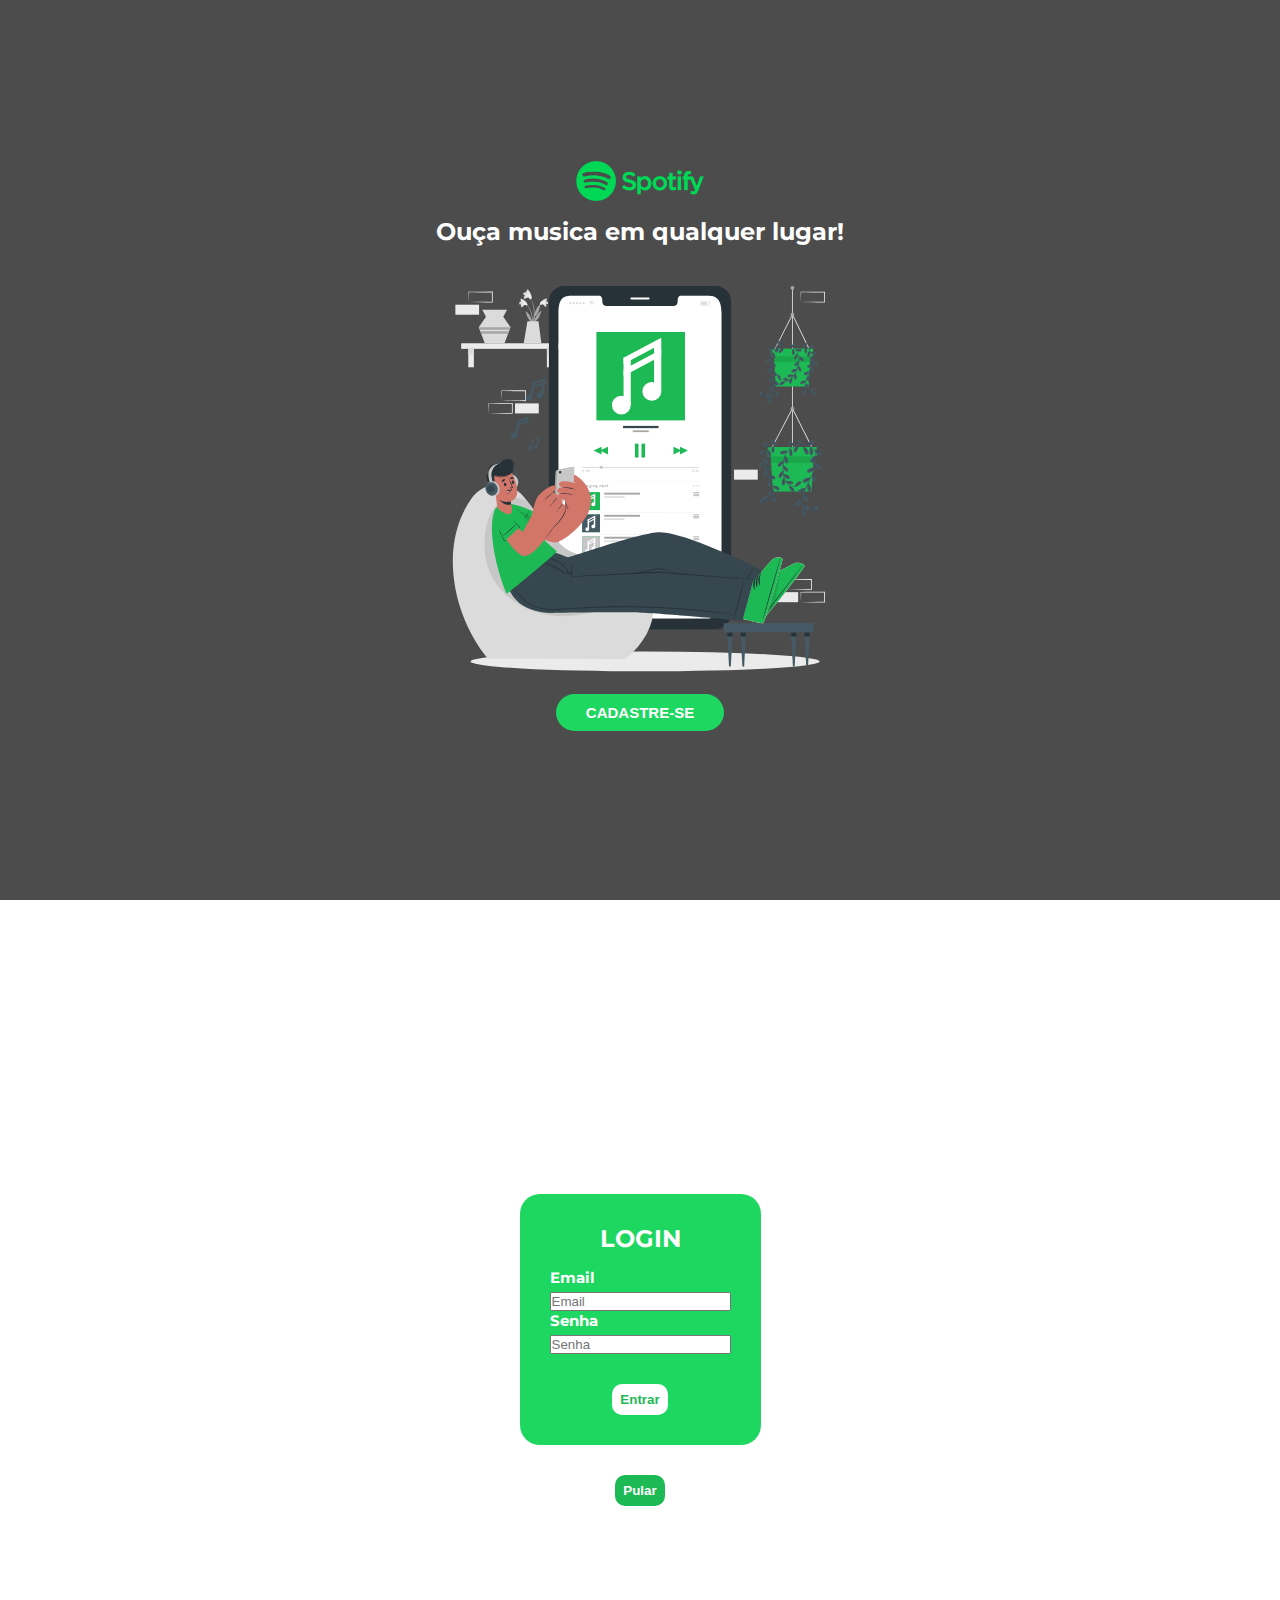
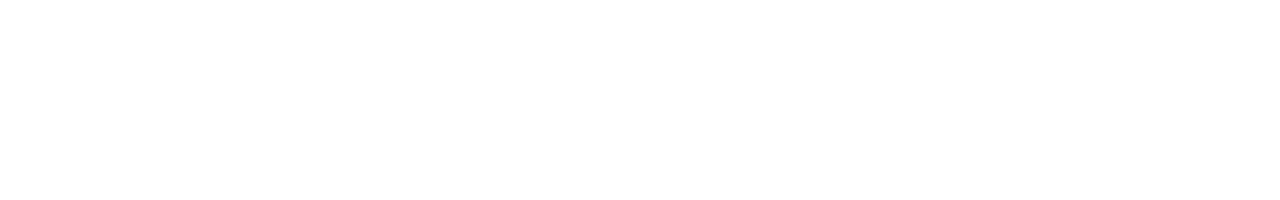
==== index.html @ e2be1b31 "Alteração" ====
<!DOCTYPE html>
<html lang="pt-br">
<head>
    <meta charset="UTF-8">
    <meta http-equiv="X-UA-Compatible" content="IE=edge">
    <meta name="viewport" content="width=device-width, initial-scale=1.0">
    <link rel="stylesheet" href="style.css">
    <link rel="shortcut icon" href="image-LP/spotify.ico" type="image/x-icon">

    <title>Spotify</title>
</head>
<body>
    <div class="div-cadastro">
        <img src="image-LP/Spotify-Logo.png" class="spotify-logo" alt="">
        <h2>Ouça musica em qualquer lugar!</h2>
        <img  class="init-svg" src="image-LP/more-music-animate.svg" alt="">
        <button class="botão-cadastro">CADASTRE-SE</button>
    </div>
    <div class="div-login">
        <div class="back-login">
            <div class="login-content">
                <h2>LOGIN</h2>
                <h3>Email</h3>
                <input type="email" id="email" placeholder="Email">
                <label class="email-label" for="email"></label>
                <h3>Senha</h3>
                <input type="password" id="senha" placeholder="Senha">
                <label class="senha-label" for="senha"></label> 
                <button>Entrar</button>
                
            </div>
        </div>
        <button id="botão-pular"> <a href="http://caiossilva.github.io/Spotify-Web-Player/" target="_blank">Pular</a></button>
    </div>
</body>
</html>
---- style.css ----
@import url('https://fonts.googleapis.com/css2?family=Montserrat&display=swap');
*{
    margin: 0%;
    padding: 0%;
}
body{
    font-family: 'Montserrat', sans-serif;
}
a{
    text-decoration: none;
    color: white;
}
.div-cadastro{
    display: flex;
    flex-direction: column;
    justify-content: center;
    align-items:center;
    height: 100vh;
    background: #000000b3;
}
.spotify-logo{
    width: 10%;
}
.div-cadastro h2{
    color: white;
}
.init-svg{
    width: 35vw;
}
.botão-cadastro{
    padding-left: 30px;
    padding-right: 30px;
    padding-top: 10px;
    padding-bottom: 10px;
    border-radius: 20px;
    color: white;
    font-size: 15px;
    font-weight: 700;
    border: none;
    background: #1ed760;
    cursor: pointer;
    margin-bottom: 25px;
}
.botão-cadastro:hover{
    background: #1db954;
}
.div-login{
    display: flex;
    flex-direction: column;
    align-items: center;
    justify-content: center;
    height: 100vh;
}
.back-login{
    background-color: #1ed760;
    border-radius: 20px;
}
.div-login h2 , h3{
    text-align: center;
    color: white;
}
.login-content{
    margin: 30px;
    display: flex;
    flex-direction: column;
}
.login-content h2{
    font-weight: 700;
    margin-bottom: 15px;
}
.login-content h3{
    margin-bottom: 5px;
    font-size: 15px;
    text-align: start;
}
.div-login button{
    margin: 0 auto;
    margin-top: 30px;
    background-color: white;
    padding: 8px;
    border: none;
    border-radius: 10px;
    color: #1db954;
    font-weight: 700;
}
.div-login button:hover{
    background-color: #188b41;
    color: white;
}
#botão-pular{
    display: flex;
    justify-content: end;
    background-color: #1db954;
    color: white;
    cursor: pointer;
}
#botão-pular:hover{
    background-color: #188b41;
}
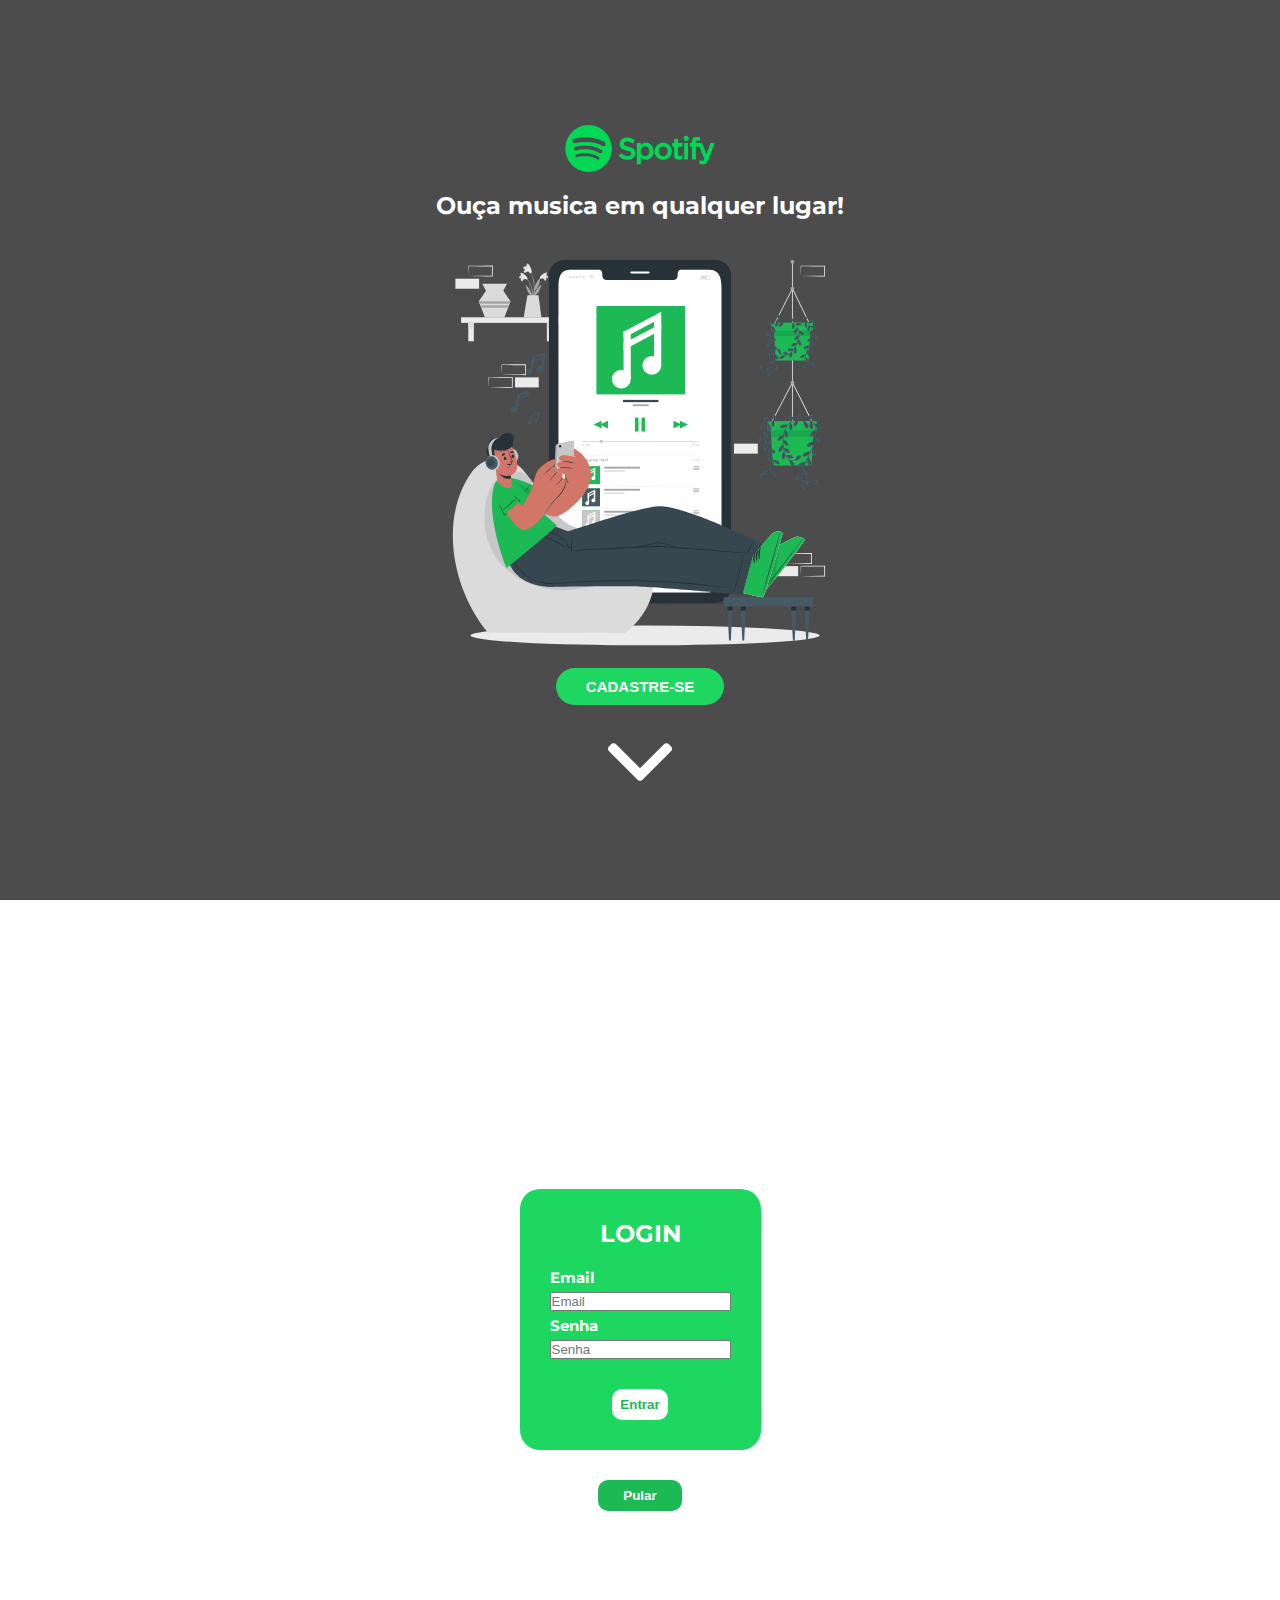
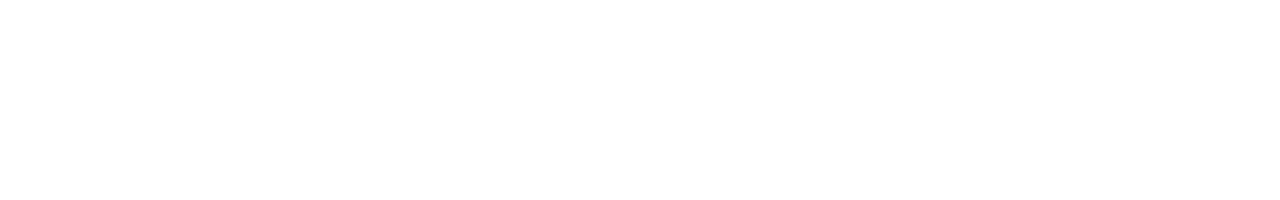
==== commit 80b35b14: "Adição" ====
--- a/index.html
+++ b/index.html
@@ -15,6 +15,7 @@
         <h2>Ouça musica em qualquer lugar!</h2>
         <img  class="init-svg" src="image-LP/more-music-animate.svg" alt="">
         <button class="botão-cadastro">CADASTRE-SE</button>
+        <img src="image-LP/seta-esquerda.png" class="seta" alt="">
     </div>
     <div class="div-login">
         <div class="back-login">
--- a/style.css
+++ b/style.css
@@ -19,7 +19,7 @@
     background: #000000b3;
 }
 .spotify-logo{
-    width: 10%;
+    width: 150px;
 }
 .div-cadastro h2{
     color: white;
@@ -41,6 +41,17 @@
     cursor: pointer;
     margin-bottom: 25px;
 }
+.seta{
+    animation: seta 1s ease-out infinite; 
+    width: 5%;
+}
+@keyframes seta{
+    to{
+        transform: translateY(30px);
+    }
+    
+}
+
 .botão-cadastro:hover{
     background: #1db954;
 }
@@ -69,6 +80,7 @@
     margin-bottom: 15px;
 }
 .login-content h3{
+    margin-top: 5px;
     margin-bottom: 5px;
     font-size: 15px;
     text-align: start;
@@ -93,7 +105,17 @@
     background-color: #1db954;
     color: white;
     cursor: pointer;
+    padding-left: 25px;
+    padding-right: 25px;
 }
 #botão-pular:hover{
     background-color: #188b41;
+}
+@media screen and (max-width:600px) {
+    .div-cadastro h2{
+        font-size: 20px;
+    }
+    .init-svg{
+        width: 90%;
+    }
 }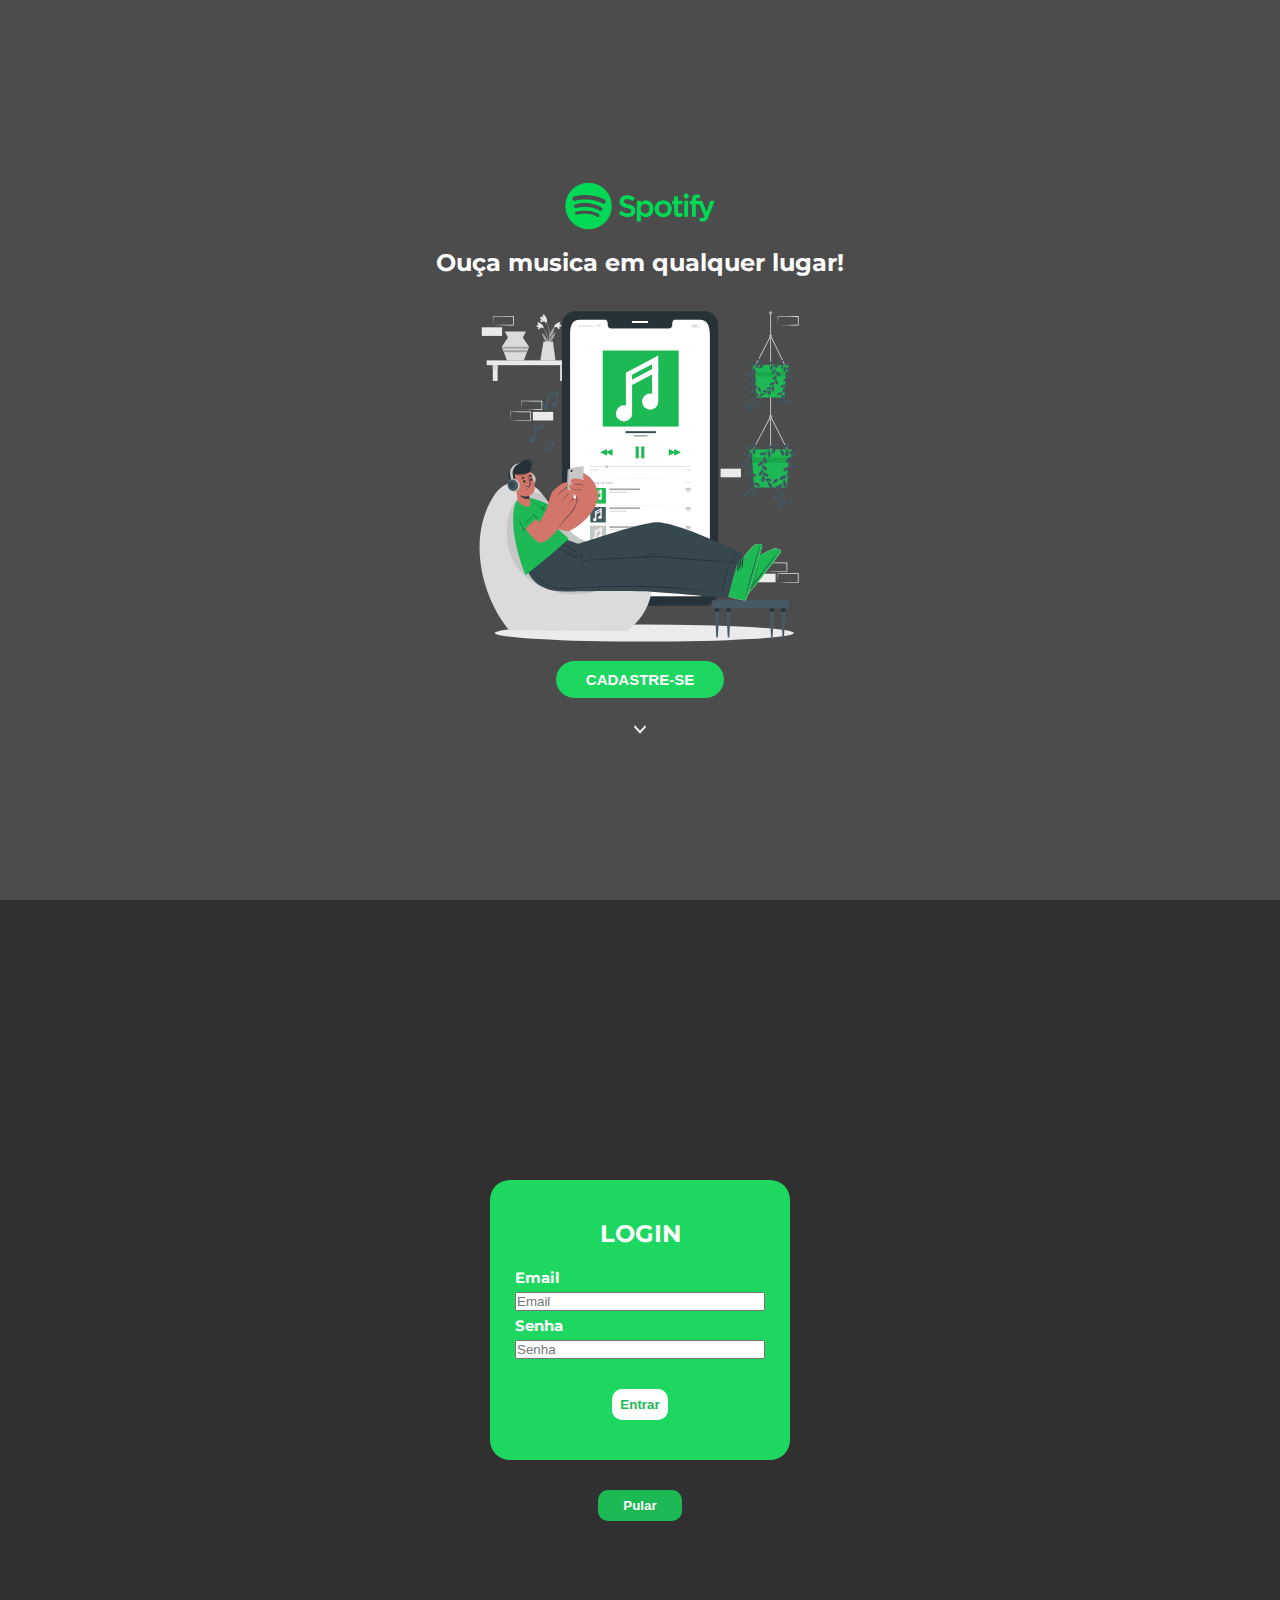
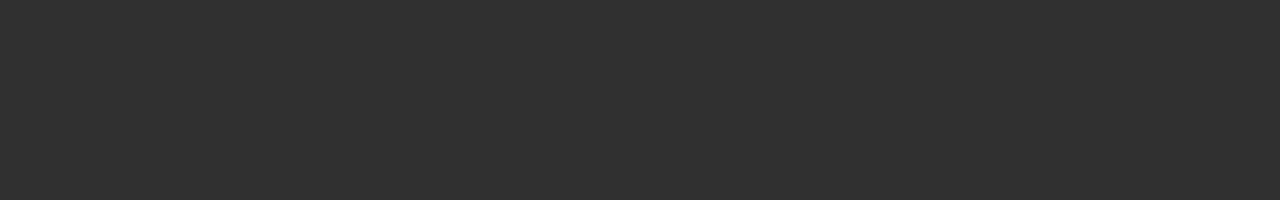
==== commit 24f8cad0: "aaaaa" ====
--- a/index.html
+++ b/index.html
@@ -22,16 +22,16 @@
             <div class="login-content">
                 <h2>LOGIN</h2>
                 <h3>Email</h3>
-                <input type="email" id="email" placeholder="Email">
+                <input type="email" id="email" placeholder="Email" required>
                 <label class="email-label" for="email"></label>
                 <h3>Senha</h3>
-                <input type="password" id="senha" placeholder="Senha">
+                <input type="password" id="senha" placeholder="Senha" required>
                 <label class="senha-label" for="senha"></label> 
                 <button>Entrar</button>
                 
             </div>
         </div>
-        <button id="botão-pular"> <a href="http://caiossilva.github.io/Spotify-Web-Player/" target="_blank">Pular</a></button>
+        <button id="botão-pular"> <a href="http://caiossilva.github.io/Spotify-Web-Player/">Pular</a></button>
     </div>
 </body>
 </html>--- a/style.css
+++ b/style.css
@@ -25,7 +25,7 @@
     color: white;
 }
 .init-svg{
-    width: 35vw;
+    width: 30%;
 }
 .botão-cadastro{
     padding-left: 30px;
@@ -43,11 +43,11 @@
 }
 .seta{
     animation: seta 1s ease-out infinite; 
-    width: 5%;
+    width: 1%;
 }
 @keyframes seta{
     to{
-        transform: translateY(30px);
+        transform: translateY(20px);
     }
     
 }
@@ -61,9 +61,14 @@
     align-items: center;
     justify-content: center;
     height: 100vh;
+    background-color: #303030;
 }
 .back-login{
+    display: flex;
+    align-items: center;
+    justify-content: center;
     background-color: #1ed760;
+    width: 300px;
     border-radius: 20px;
 }
 .div-login h2 , h3{
@@ -71,7 +76,9 @@
     color: white;
 }
 .login-content{
-    margin: 30px;
+    justify-content: center;
+    height: 280px;
+    width: 250px;
     display: flex;
     flex-direction: column;
 }
@@ -112,10 +119,21 @@
     background-color: #188b41;
 }
 @media screen and (max-width:600px) {
+    .seta{
+        width: 4%;
+    }
     .div-cadastro h2{
         font-size: 20px;
     }
     .init-svg{
         width: 90%;
     }
+    #email{
+        background-color: white;
+        border: none;
+    }
+    #senha{
+        background-color: white;
+        border: none;
+    }
 }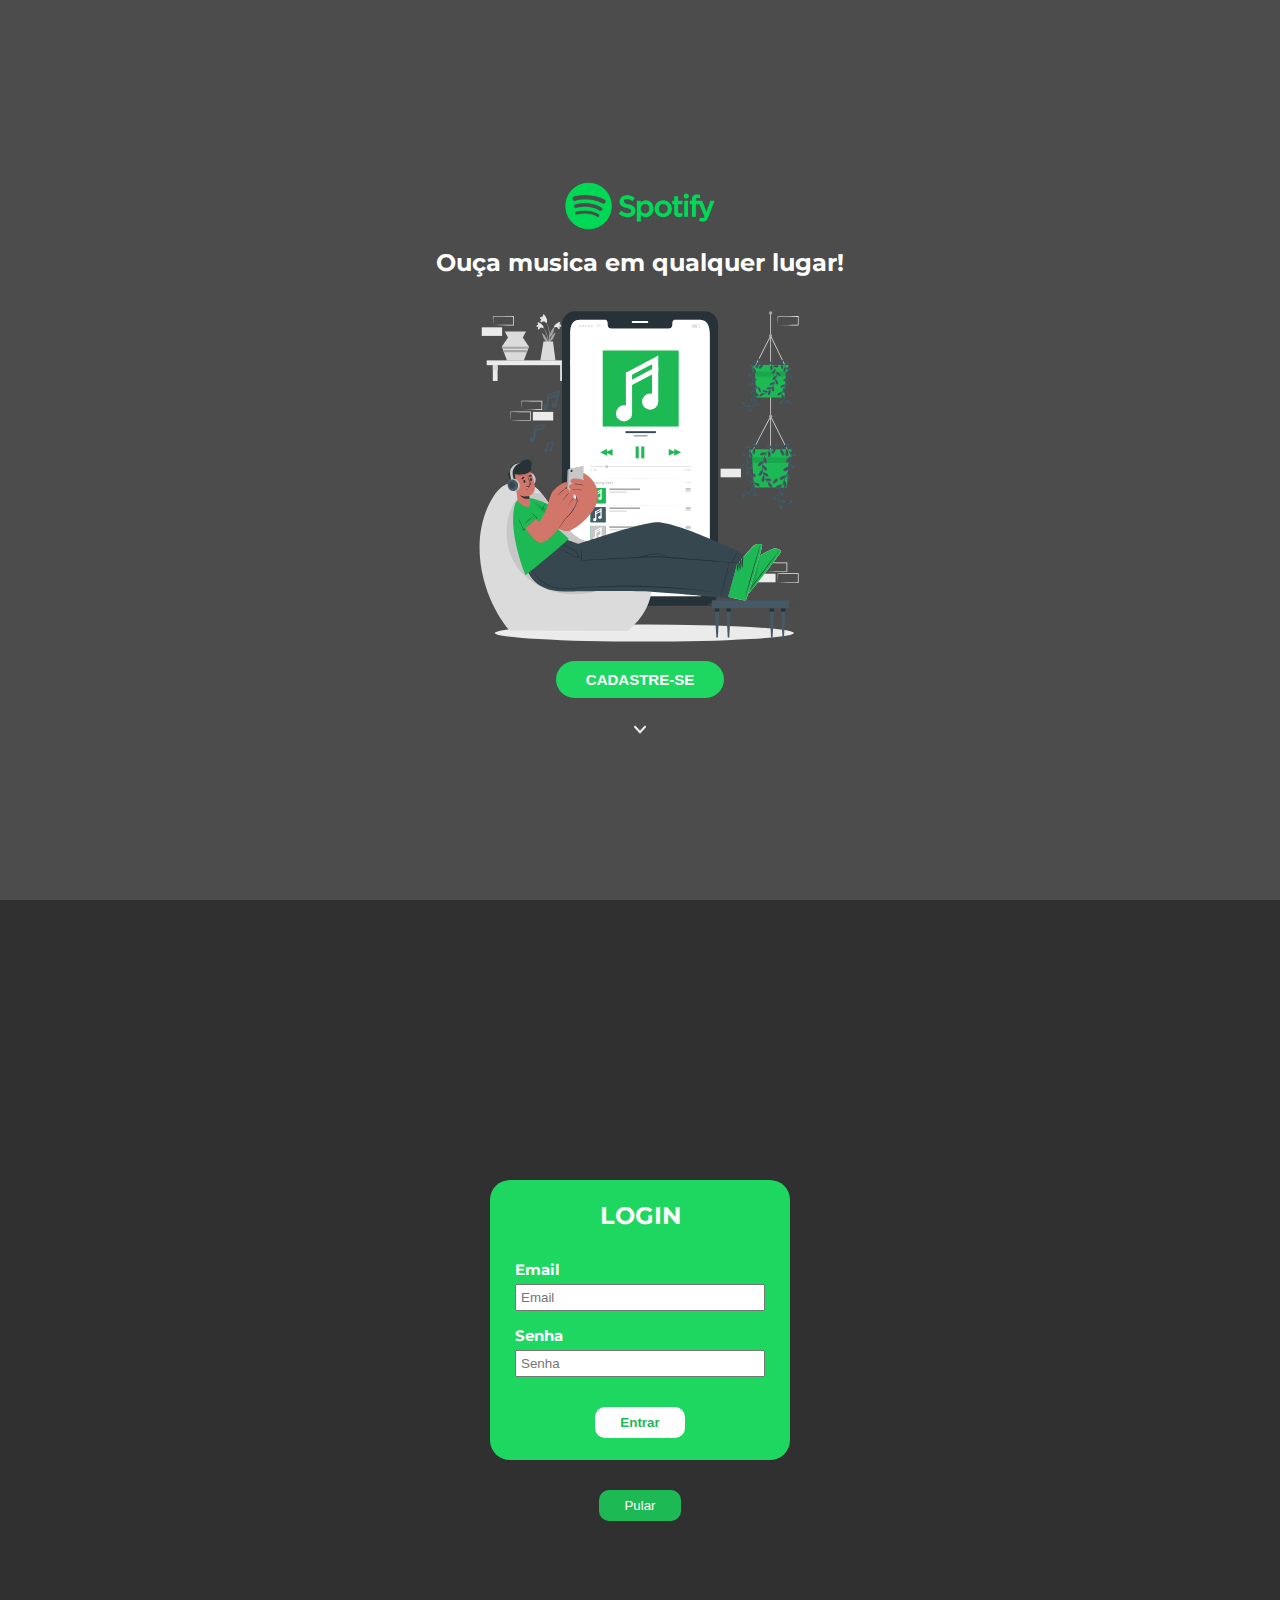
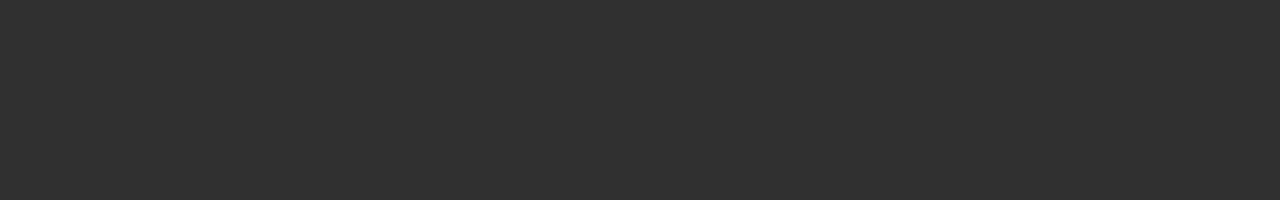
==== commit 8210aabd: "aaaaa" ====
--- a/index.html
+++ b/index.html
@@ -22,16 +22,17 @@
             <div class="login-content">
                 <h2>LOGIN</h2>
                 <h3>Email</h3>
-                <input type="email" id="email" placeholder="Email" required>
+                <input type="email" class="email" placeholder="Email" required>
                 <label class="email-label" for="email"></label>
                 <h3>Senha</h3>
-                <input type="password" id="senha" placeholder="Senha" required>
+                <input type="password" class="senha" placeholder="Senha" required>
                 <label class="senha-label" for="senha"></label> 
-                <button>Entrar</button>
+                <button class="botao-entrar">Entrar</button>
                 
             </div>
         </div>
-        <button id="botão-pular"> <a href="http://caiossilva.github.io/Spotify-Web-Player/">Pular</a></button>
+        <button class="botao-pular"> <a href="http://caiossilva.github.io/Spotify-Web-Player/">Pular</a></button>
     </div>
+    <script src="script.js"></script>
 </body>
 </html>--- a/style.css
+++ b/style.css
@@ -87,35 +87,45 @@
     margin-bottom: 15px;
 }
 .login-content h3{
-    margin-top: 5px;
+    margin-top: 15px;
     margin-bottom: 5px;
     font-size: 15px;
     text-align: start;
 }
-.div-login button{
+.botao-entrar{
     margin: 0 auto;
     margin-top: 30px;
     background-color: white;
     padding: 8px;
+    padding-left: 25px;
+    padding-right: 25px;
     border: none;
     border-radius: 10px;
     color: #1db954;
     font-weight: 700;
+    cursor: pointer;
 }
-.div-login button:hover{
+.botao-entrar:hover{
     background-color: #188b41;
     color: white;
 }
-#botão-pular{
+.senha , .email{
+    padding: 4px;
+}
+.botao-pular{
+    border-radius: 10px;
     display: flex;
     justify-content: end;
     background-color: #1db954;
     color: white;
     cursor: pointer;
+    border: none;
+    padding: 8px;
+    margin-top: 30px;
     padding-left: 25px;
     padding-right: 25px;
 }
-#botão-pular:hover{
+.botao-pular:hover{
     background-color: #188b41;
 }
 @media screen and (max-width:600px) {
@@ -128,11 +138,11 @@
     .init-svg{
         width: 90%;
     }
-    #email{
+    .email{
         background-color: white;
         border: none;
     }
-    #senha{
+    .senha{
         background-color: white;
         border: none;
     }
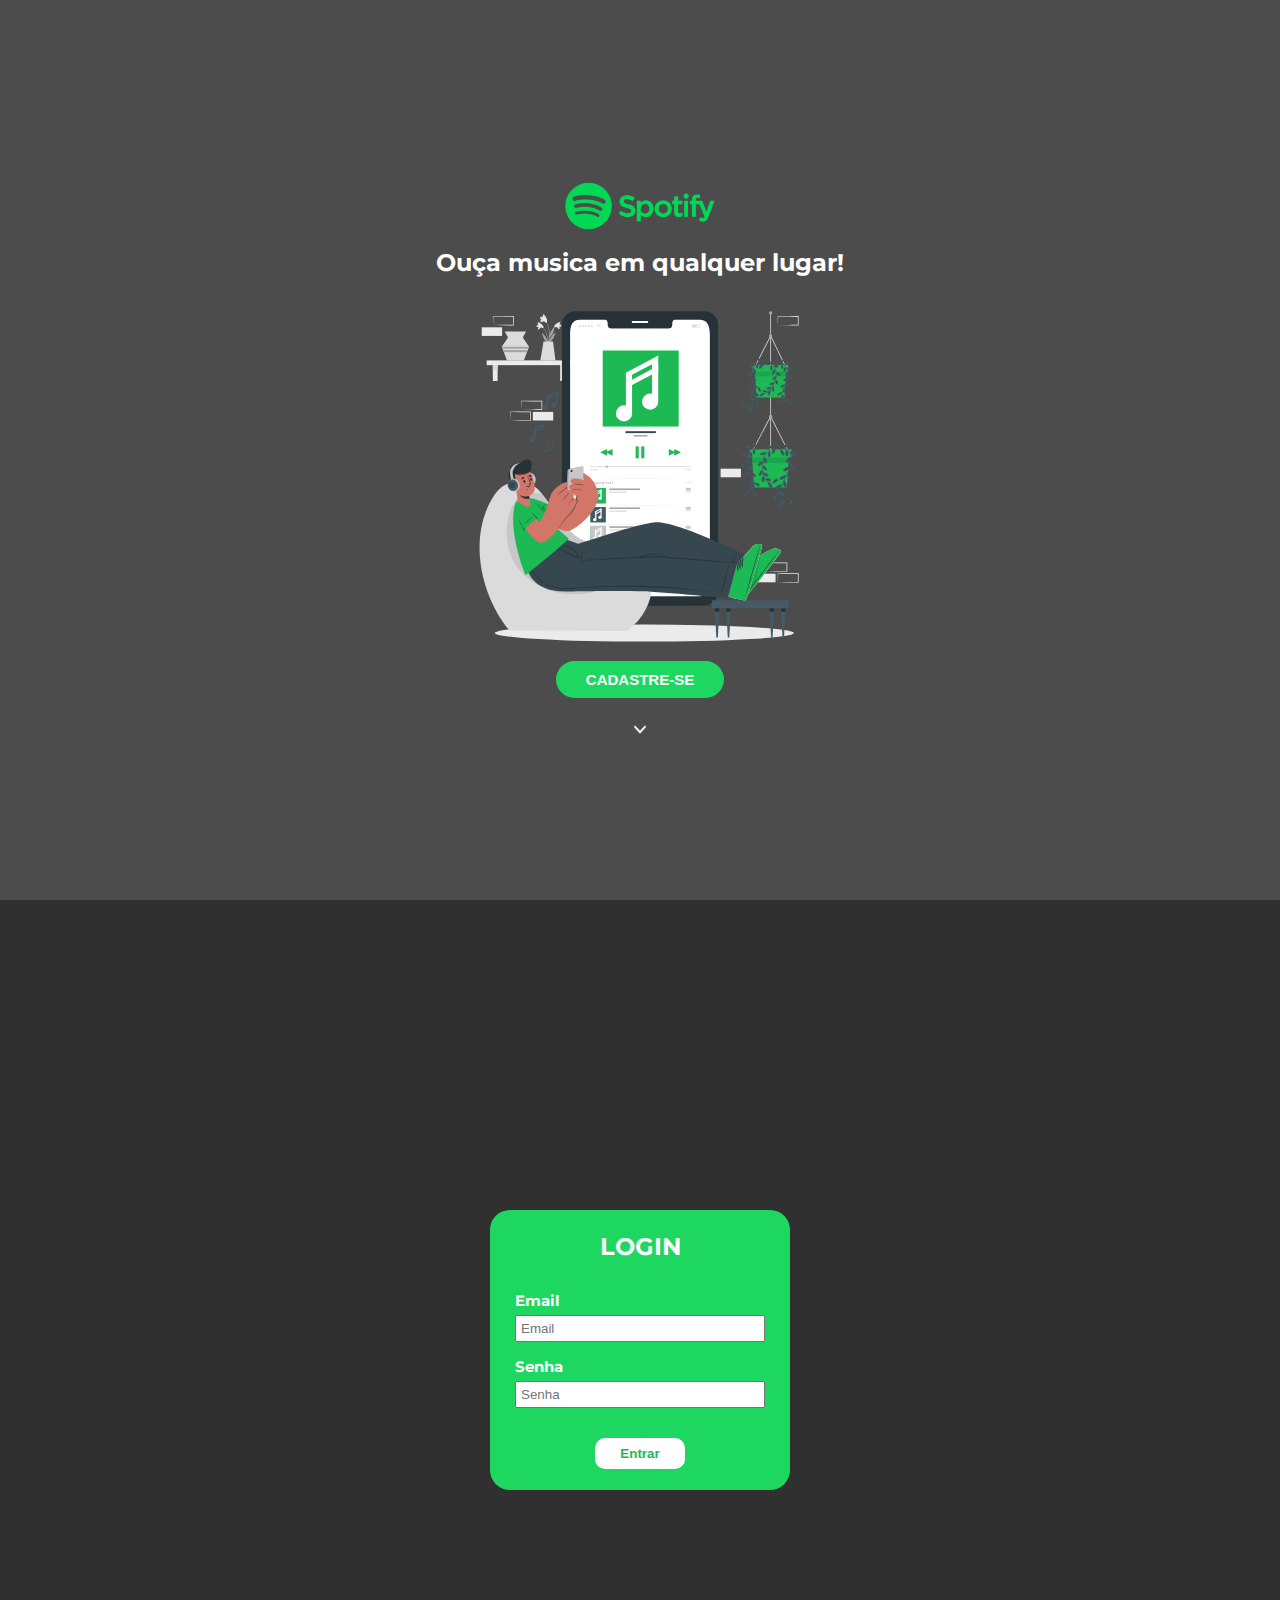
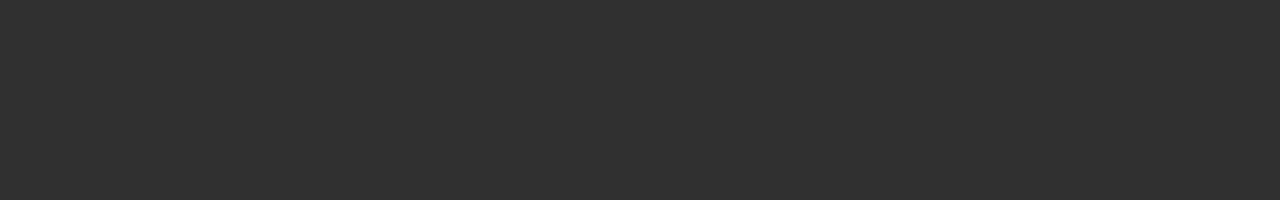
==== commit 915186d4: "dadada" ====
--- a/index.html
+++ b/index.html
@@ -6,7 +6,6 @@
     <meta name="viewport" content="width=device-width, initial-scale=1.0">
     <link rel="stylesheet" href="style.css">
     <link rel="shortcut icon" href="image-LP/spotify.ico" type="image/x-icon">
-
     <title>Spotify</title>
 </head>
 <body>
@@ -23,15 +22,12 @@
                 <h2>LOGIN</h2>
                 <h3>Email</h3>
                 <input type="email" class="email" placeholder="Email" required>
-                <label class="email-label" for="email"></label>
                 <h3>Senha</h3>
                 <input type="password" class="senha" placeholder="Senha" required>
-                <label class="senha-label" for="senha"></label> 
-                <button class="botao-entrar">Entrar</button>
-                
+                <button class="botao-entrar" onclick="verificaLogin()">Entrar</button>
             </div>
         </div>
-        <button class="botao-pular"> <a href="http://caiossilva.github.io/Spotify-Web-Player/">Pular</a></button>
+        
     </div>
     <script src="script.js"></script>
 </body>
--- a/style.css
+++ b/style.css
@@ -112,22 +112,6 @@
 .senha , .email{
     padding: 4px;
 }
-.botao-pular{
-    border-radius: 10px;
-    display: flex;
-    justify-content: end;
-    background-color: #1db954;
-    color: white;
-    cursor: pointer;
-    border: none;
-    padding: 8px;
-    margin-top: 30px;
-    padding-left: 25px;
-    padding-right: 25px;
-}
-.botao-pular:hover{
-    background-color: #188b41;
-}
 @media screen and (max-width:600px) {
     .seta{
         width: 4%;
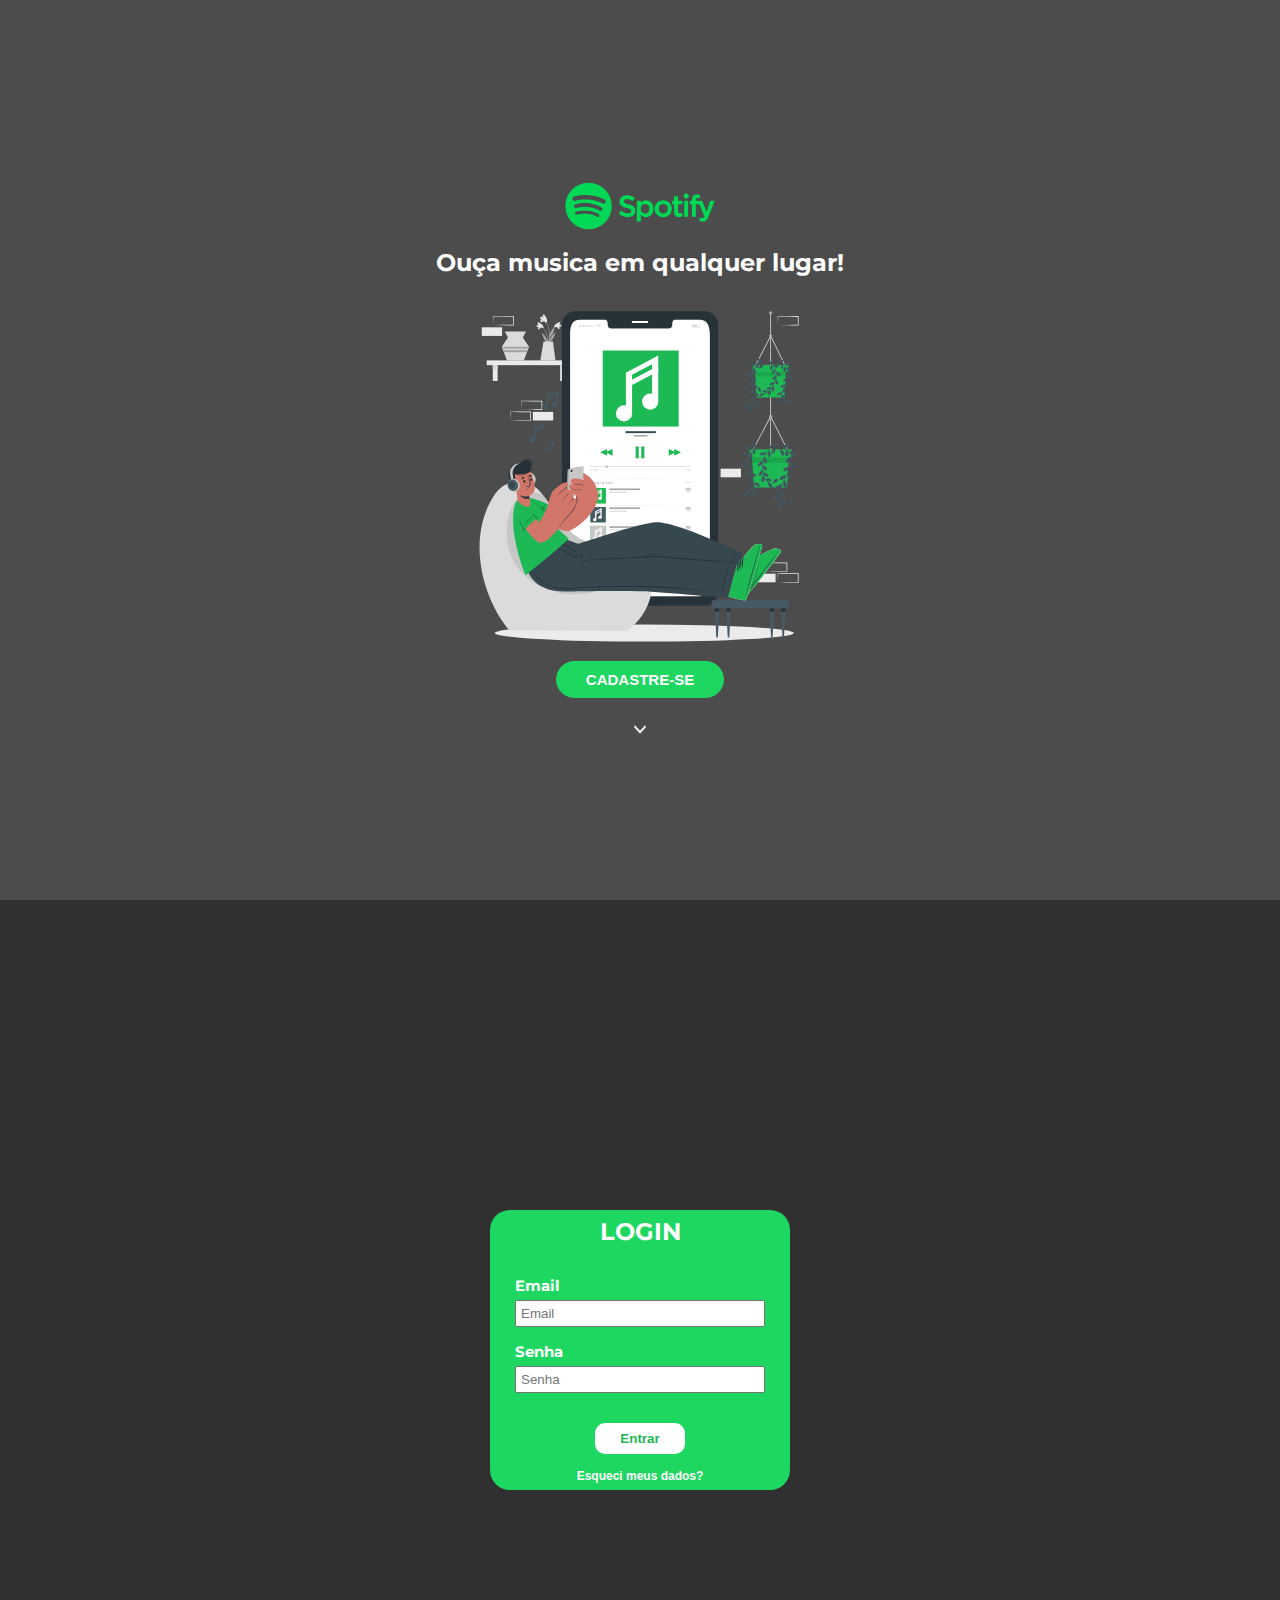
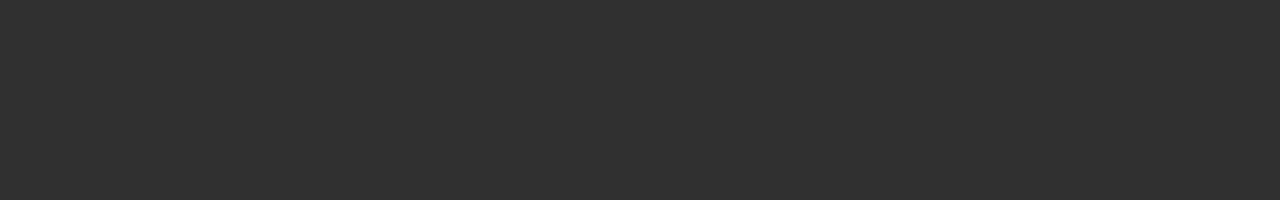
==== commit 8e16bc27: "bbbbbbb" ====
--- a/index.html
+++ b/index.html
@@ -25,6 +25,7 @@
                 <h3>Senha</h3>
                 <input type="password" class="senha" placeholder="Senha" required>
                 <button class="botao-entrar" onclick="verificaLogin()">Entrar</button>
+                <button class="forgot-button" onclick="esqueciDados()"><h4>Esqueci meus dados?</h4></button>
             </div>
         </div>
         
--- a/style.css
+++ b/style.css
@@ -112,6 +112,15 @@
 .senha , .email{
     padding: 4px;
 }
+.forgot-button{
+    margin-top: 15px;
+    background: transparent;
+    border: none;
+}
+.forgot-button h4{
+    color: white;
+    font-size: 12px;
+}
 @media screen and (max-width:600px) {
     .seta{
         width: 4%;
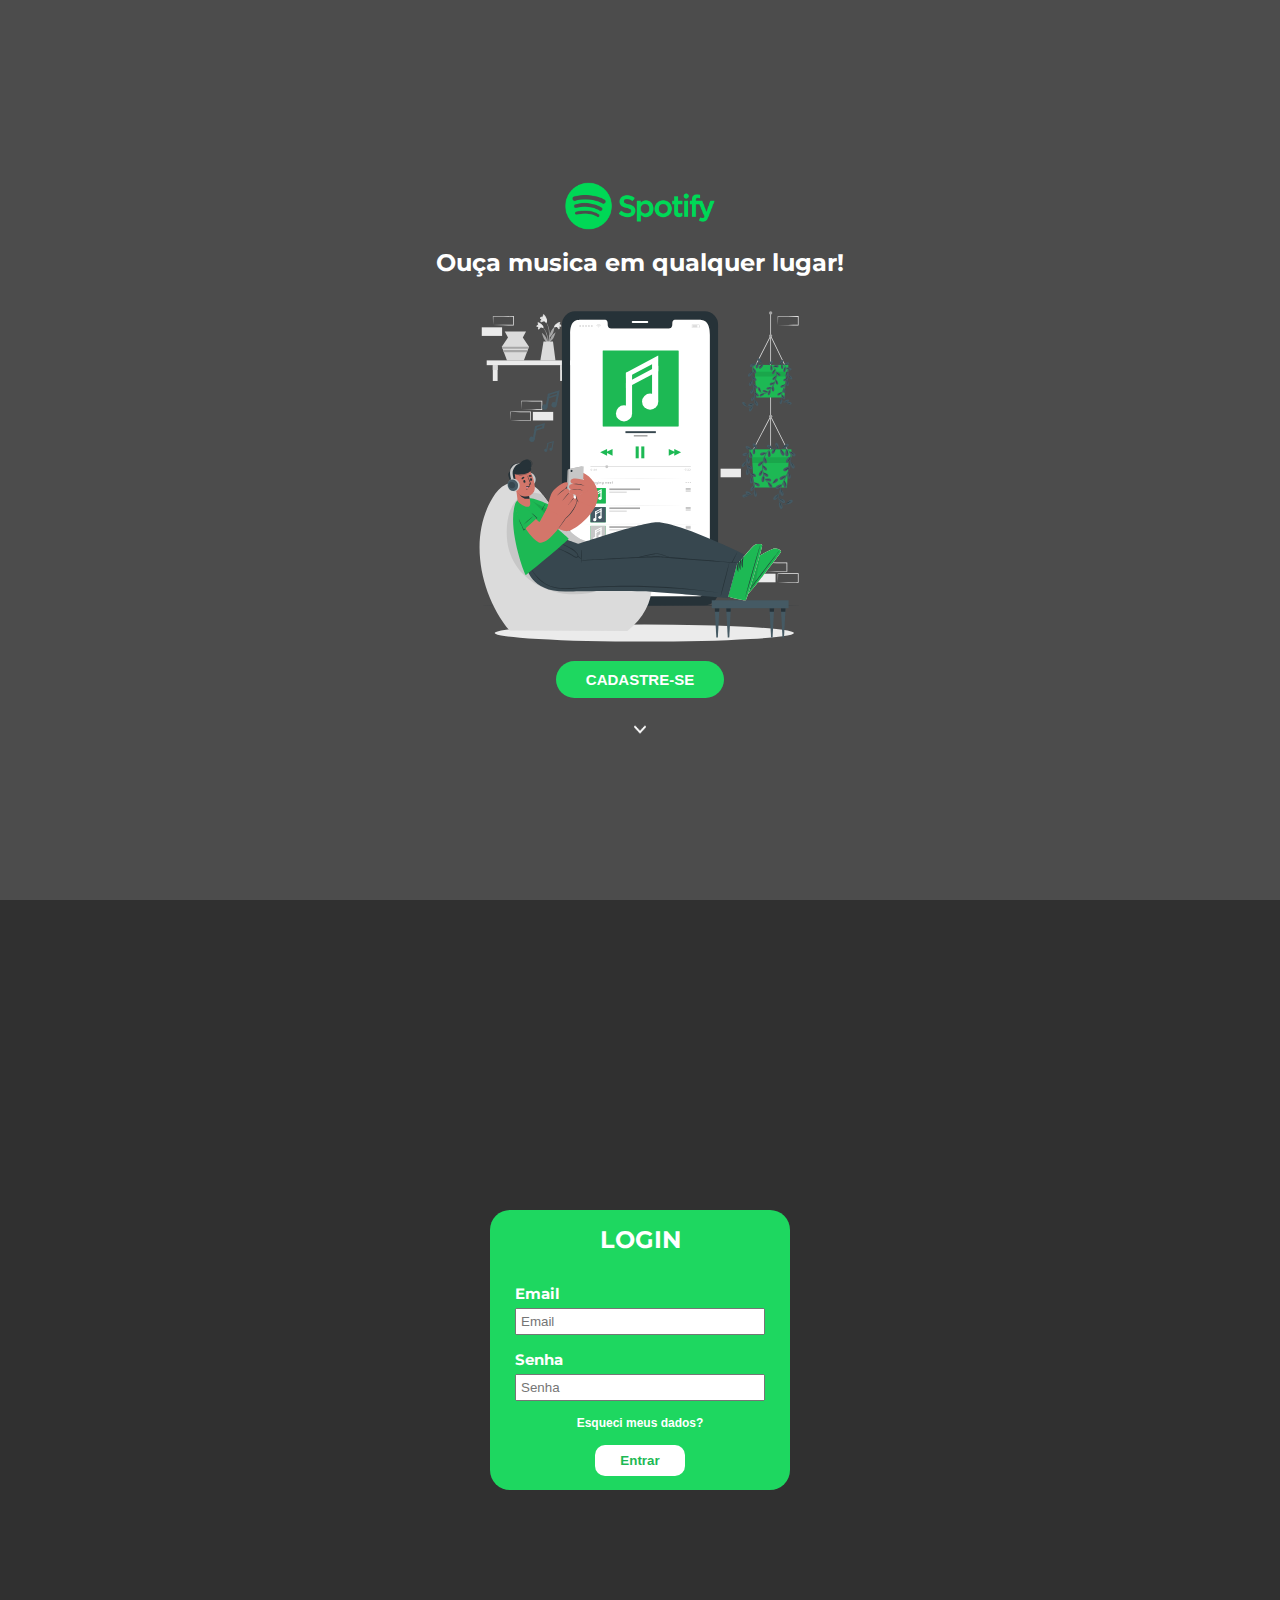
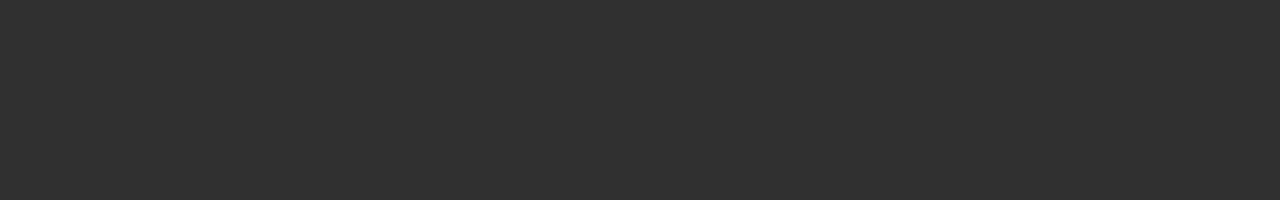
==== commit f1568bf7: "dd" ====
--- a/index.html
+++ b/index.html
@@ -24,8 +24,8 @@
                 <input type="email" class="email" placeholder="Email" required>
                 <h3>Senha</h3>
                 <input type="password" class="senha" placeholder="Senha" required>
+                <button class="forgot-button" onclick="esqueciDados()"><h4>Esqueci meus dados?</h4></button>
                 <button class="botao-entrar" onclick="verificaLogin()">Entrar</button>
-                <button class="forgot-button" onclick="esqueciDados()"><h4>Esqueci meus dados?</h4></button>
             </div>
         </div>
         
--- a/style.css
+++ b/style.css
@@ -94,7 +94,7 @@
 }
 .botao-entrar{
     margin: 0 auto;
-    margin-top: 30px;
+    margin-top: 15px;
     background-color: white;
     padding: 8px;
     padding-left: 25px;
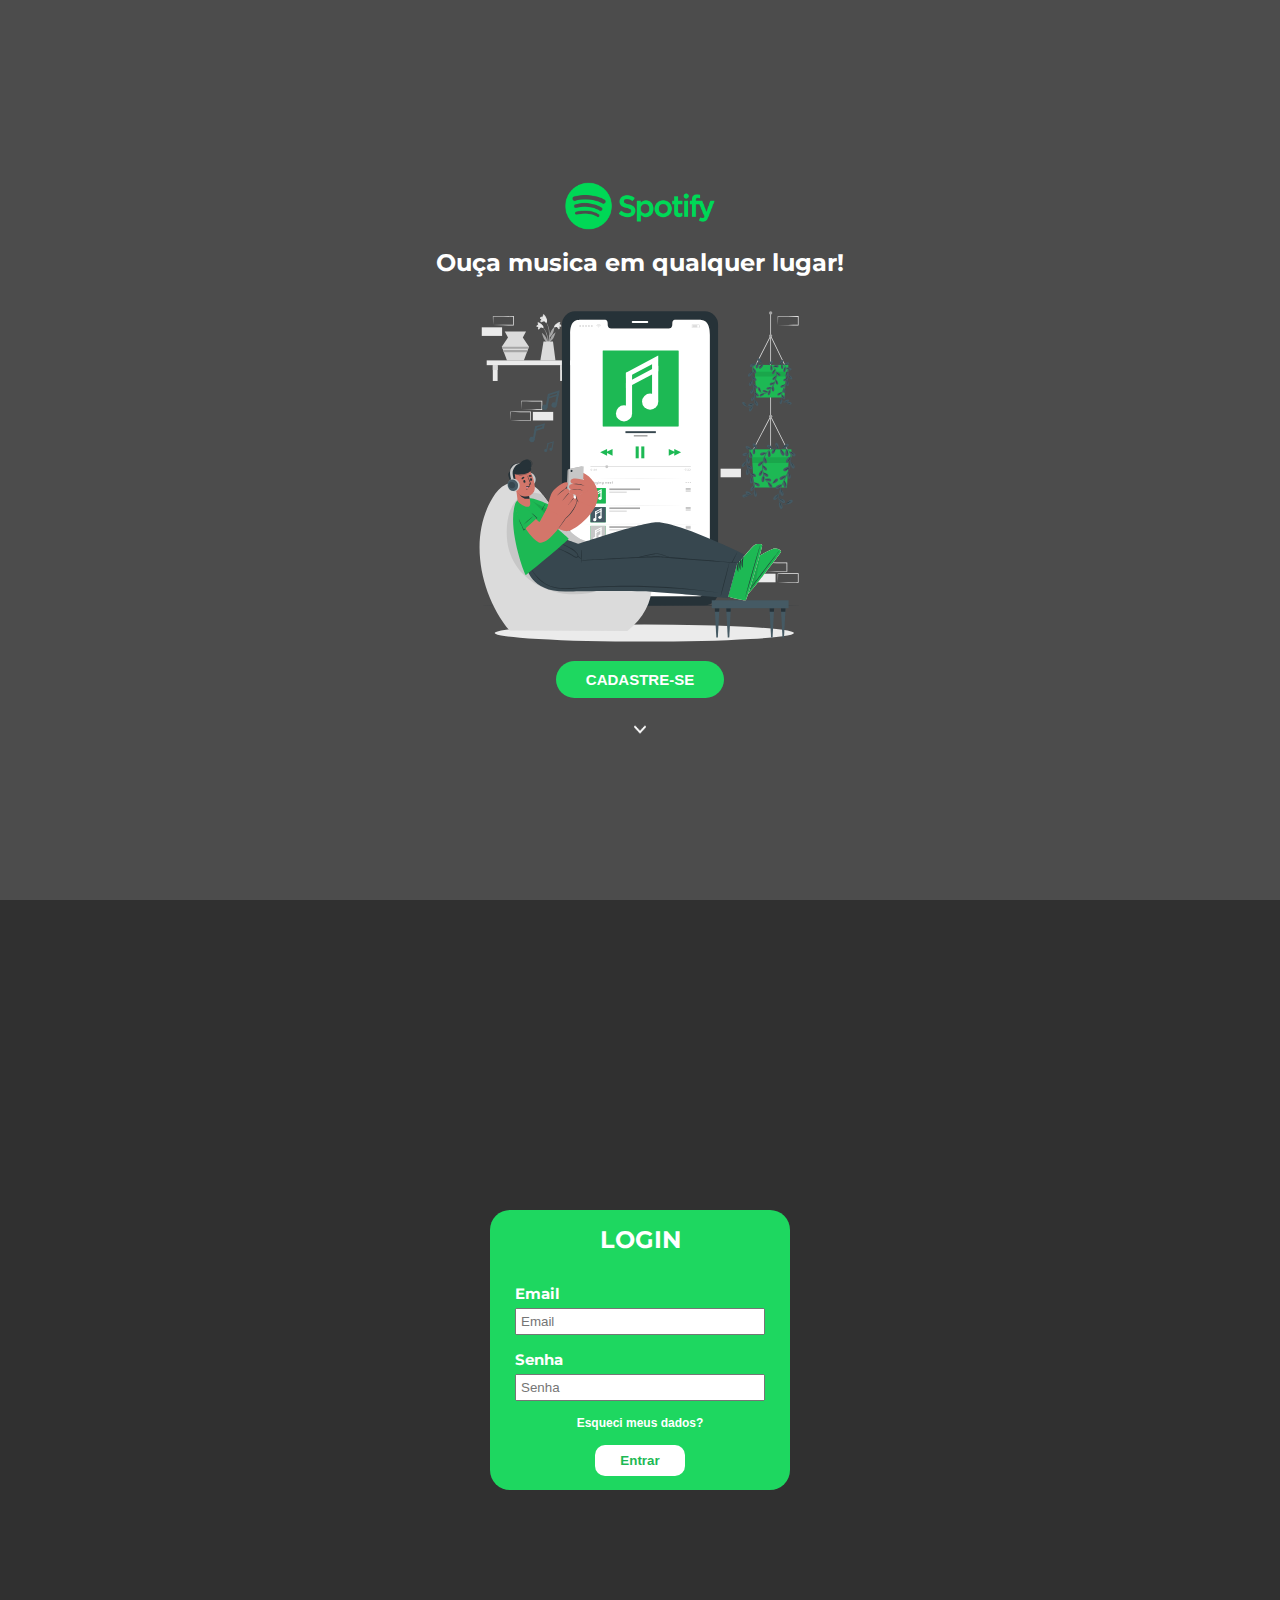
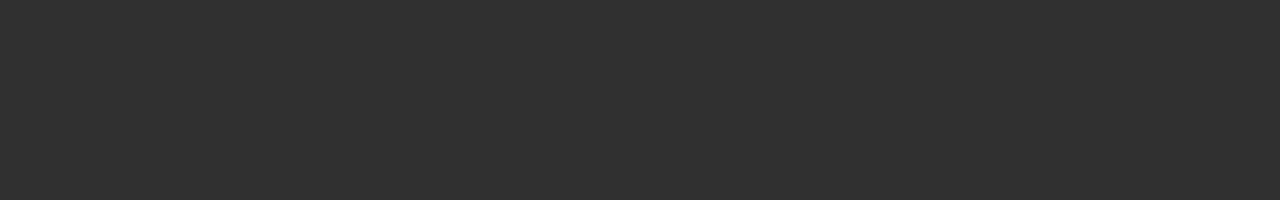
==== commit 4cc52c73: "edfefe" ====
--- a/index.html
+++ b/index.html
@@ -13,7 +13,7 @@
         <img src="image-LP/Spotify-Logo.png" class="spotify-logo" alt="">
         <h2>Ouça musica em qualquer lugar!</h2>
         <img  class="init-svg" src="image-LP/more-music-animate.svg" alt="">
-        <button class="botão-cadastro">CADASTRE-SE</button>
+        <button class="botão-cadastro"><a href="index2.html">CADASTRE-SE</a></button>
         <img src="image-LP/seta-esquerda.png" class="seta" alt="">
     </div>
     <div class="div-login">
--- a/style.css
+++ b/style.css
@@ -116,6 +116,7 @@
     margin-top: 15px;
     background: transparent;
     border: none;
+    cursor: pointer;
 }
 .forgot-button h4{
     color: white;
